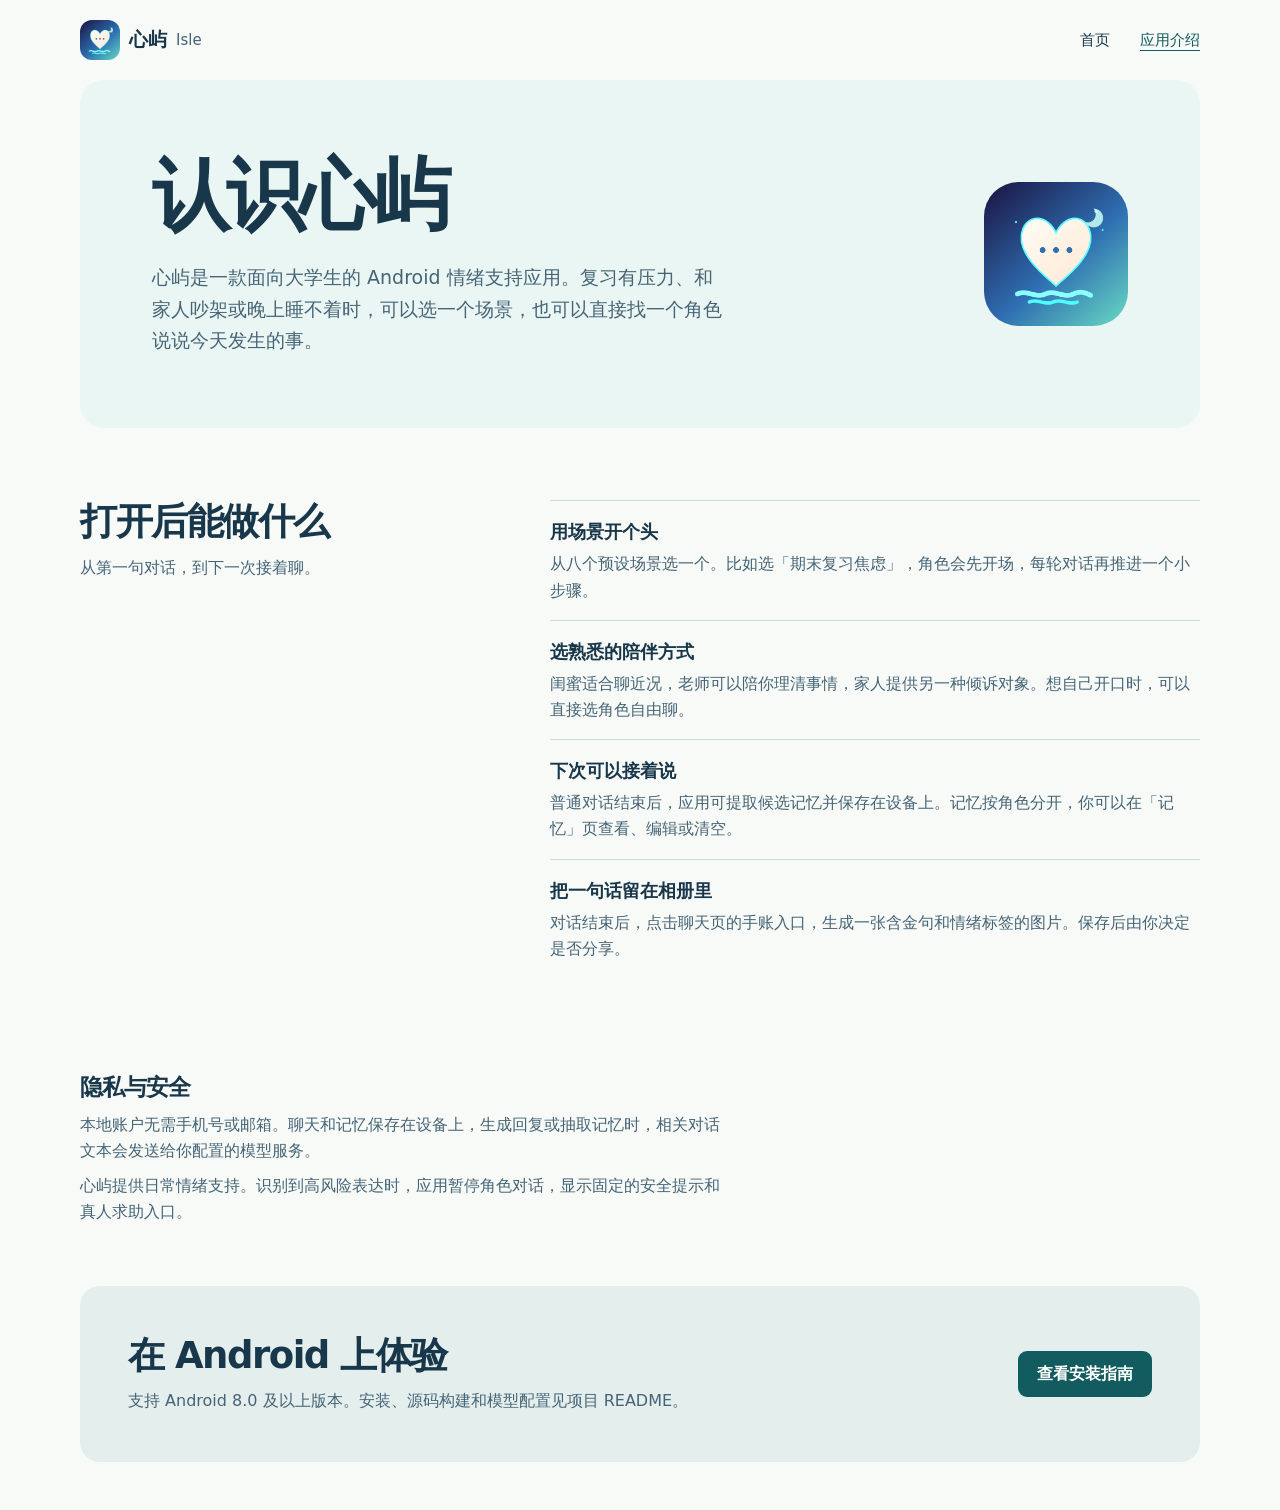
==== share/about.html @ 0975cbc2 "feat: 为分享站增加独立应用介绍页" ====
<!doctype html>
<html lang="zh-CN">
<head>
  <meta charset="utf-8">
  <meta name="viewport" content="width=device-width, initial-scale=1">
  <meta name="theme-color" content="#eaf6f3">
  <meta name="description" content="了解心屿的情绪场景、角色对话、本地记忆和情绪手账。">
  <link rel="icon" href="icon.png">
  <link rel="stylesheet" href="style.css">
  <title>应用介绍 · 心屿 Isle</title>
</head>
<body>
  <header class="shell site-header">
    <a class="brand" href="index.html"><img src="icon.png" width="40" height="40" alt="">心屿 <span>Isle</span></a>
    <nav aria-label="页面导航">
      <a href="index.html">首页</a>
      <a href="about.html" aria-current="page">应用介绍</a>
    </nav>
  </header>

  <main class="shell">
    <section class="about-hero" aria-labelledby="about-title">
      <div>
        <h1 id="about-title">认识心屿</h1>
        <p class="lead">心屿是一款面向大学生的 Android 情绪支持应用。复习有压力、和家人吵架或晚上睡不着时，可以选一个场景，也可以直接找一个角色说说今天发生的事。</p>
      </div>
      <img src="icon.png" width="144" height="144" alt="">
    </section>

    <section class="guide" aria-labelledby="features-title">
      <div>
        <h2 id="features-title">打开后能做什么</h2>
        <p>从第一句对话，到下一次接着聊。</p>
      </div>
      <div class="features">
        <article><h3>用场景开个头</h3><p>从八个预设场景选一个。比如选「期末复习焦虑」，角色会先开场，每轮对话再推进一个小步骤。</p></article>
        <article><h3>选熟悉的陪伴方式</h3><p>闺蜜适合聊近况，老师可以陪你理清事情，家人提供另一种倾诉对象。想自己开口时，可以直接选角色自由聊。</p></article>
        <article><h3>下次可以接着说</h3><p>普通对话结束后，应用可提取候选记忆并保存在设备上。记忆按角色分开，你可以在「记忆」页查看、编辑或清空。</p></article>
        <article><h3>把一句话留在相册里</h3><p>对话结束后，点击聊天页的手账入口，生成一张含金句和情绪标签的图片。保存后由你决定是否分享。</p></article>
      </div>
    </section>

    <section class="boundary" aria-labelledby="privacy-title">
      <h2 id="privacy-title">隐私与安全</h2>
      <p>本地账户无需手机号或邮箱。聊天和记忆保存在设备上，生成回复或抽取记忆时，相关对话文本会发送给你配置的模型服务。</p>
      <p>心屿提供日常情绪支持。识别到高风险表达时，应用暂停角色对话，显示固定的安全提示和真人求助入口。</p>
    </section>

    <section class="install about-install" aria-labelledby="install-title">
      <div>
        <h2 id="install-title">在 Android 上体验</h2>
        <p>支持 Android 8.0 及以上版本。安装、源码构建和模型配置见项目 README。</p>
      </div>
      <a class="button" href="https://github.com/ynamlu/isle/tree/v2.3.5#readme">查看安装指南</a>
    </section>
  </main>
</body>
</html>
---- share/style.css ----
:root {
  color-scheme: light;
  --paper: #f7faf7;
  --water: #eaf6f3;
  --ink: #18374a;
  --muted: #466476;
  --line: #cadfdc;
  --accent: #125b5e;
  --white: #fff;
  font-family: system-ui, "PingFang SC", "Microsoft YaHei", sans-serif;
}
*, *::before, *::after { box-sizing: border-box; }
body { margin: 0; background: var(--paper); color: var(--ink); line-height: 1.65; }
img { display: block; max-width: 100%; }
a { color: inherit; }
a:focus-visible { outline: 3px solid #408584; outline-offset: 4px; }
.shell { width: min(1120px, calc(100% - 64px)); margin-inline: auto; }
.site-header {
  display: flex;
  justify-content: space-between;
  align-items: center;
  gap: 16px;
  padding-block: 20px;
}
.brand, nav, .actions { display: flex; align-items: center; gap: 16px; }
.brand, nav a { text-decoration: none; }
.brand { gap: 9px; font-size: 19px; font-weight: 750; }
.brand img { border-radius: 12px; }
.brand span { font-size: 15px; font-weight: 500; color: var(--muted); }
nav { gap: clamp(12px, 4vw, 30px); font-size: 15px; }
nav a:hover, .text-link:hover { color: var(--accent); text-decoration: underline; }

.hero {
  display: grid;
  grid-template-columns: 1.08fr 1fr;
  align-items: center;
  background: var(--water);
  border-radius: 28px;
  overflow: hidden;
}
.intro { position: relative; z-index: 1; padding: clamp(30px, 6vw, 78px); }
.platform { margin: 0 0 16px; color: var(--accent); font-size: 15px; font-weight: 650; }
h1, h2, h3, p { overflow-wrap: anywhere; }
h1 {
  font-family: "Songti SC", "Noto Serif CJK SC", SimSun, serif;
  font-size: clamp(48px, 6.1vw, 88px);
  line-height: 1.12;
  letter-spacing: -.055em;
  margin: 0;
}
.lead { max-width: 30em; margin: 23px 0 28px; color: var(--muted); font-size: clamp(16px, 1.5vw, 19px); }
.actions { flex-wrap: wrap; }
.button {
  display: inline-flex;
  align-items: center;
  min-height: 46px;
  padding: 9px 19px;
  border-radius: 9px;
  background: var(--accent);
  color: var(--white);
  font-weight: 650;
  text-decoration: none;
}
.button:hover { background: #10494e; }
.text-link { text-underline-offset: 4px; font-weight: 620; }
.preview {
  position: relative;
  isolation: isolate;
  display: grid;
  place-items: center;
  min-width: 0;
  margin: 0;
  padding: 38px 0;
}
.ripples {
  position: absolute;
  z-index: -1;
  inset: 0 -24% 0 -10%;
  background:
    repeating-radial-gradient(ellipse at 50% 53%, transparent 0 30px, #6b9eaa50 31px 32px, transparent 33px 48px),
    radial-gradient(ellipse at 51% 53%, #b4dbdb, transparent 72%);
  mask-image: radial-gradient(ellipse, #000 15%, transparent 74%);
}
.screen {
  width: min(224px, 67%);
  height: auto;
  border: 7px solid #294450;
  border-radius: 27px;
  box-shadow: 0 18px 38px #234b5652;
}
.guide {
  display: grid;
  grid-template-columns: .8fr 1.2fr;
  gap: 36px;
  padding: 72px 0 54px;
}
h2 { margin: 0 0 10px; font-size: clamp(27px, 3vw, 37px); line-height: 1.2; letter-spacing: -.04em; }
.guide p, .install p, .boundary p { color: var(--muted); margin: 0; }
.steps { list-style: none; padding: 0; margin: 0; counter-reset: step; }
.steps li {
  display: grid;
  grid-template-columns: 2.4rem 1fr;
  border-top: 1px solid var(--line);
  gap: 4px 18px;
  padding: 16px 0;
  counter-increment: step;
}
.steps li::before {
  content: counter(step, decimal-leading-zero);
  color: var(--accent);
  font-variant-numeric: tabular-nums;
  font-weight: 650;
  grid-row: span 2;
}
.steps h3 { margin: 0; font-size: 18px; }
.install {
  display: flex;
  justify-content: space-between;
  align-items: center;
  gap: 22px;
  padding: clamp(22px, 5vw, 48px);
  border-radius: 20px;
  background: #e3eeed;
}
.install .button { flex: none; }
.boundary { max-width: 63ch; padding: 42px 0 60px; }
.boundary h2 { font-size: 23px; }
.boundary p + p { margin-top: 8px; }

@media (max-width: 740px) {
  .shell { width: calc(100% - 32px); }
  .hero, .guide { grid-template-columns: 1fr; }
  .hero { border-radius: 20px; }
  .intro { padding: 30px 24px 4px; }
  .preview { padding: 32px 0; }
  .ripples { inset: 0; }
  .screen { width: min(205px, 62%); }
  .guide { gap: 24px; padding: 44px 0 28px; }
  .install { align-items: flex-start; flex-direction: column; }
}
@media (max-width: 360px) {
  nav { gap: 12px; }
  .brand span { display: none; }
}

[aria-current="page"] { color: var(--accent); text-decoration: underline; text-underline-offset: 5px; }
.about-hero {
  display: flex;
  align-items: center;
  justify-content: space-between;
  gap: 24px;
  padding: clamp(24px, 6vw, 72px);
  border-radius: 24px;
  background: var(--water);
}
.about-hero img { width: clamp(64px, 16vw, 144px); height: auto; border-radius: 24%; }
.about-hero .lead { margin-bottom: 0; }
.features article { border-top: 1px solid var(--line); padding: 16px 0; }
.features h3 { margin: 0 0 4px; font-size: 18px; }
.about-install { margin-bottom: 48px; }
@media (max-width: 480px) {
  .about-hero { display: block; }
  .about-hero img { margin-top: 22px; }
}
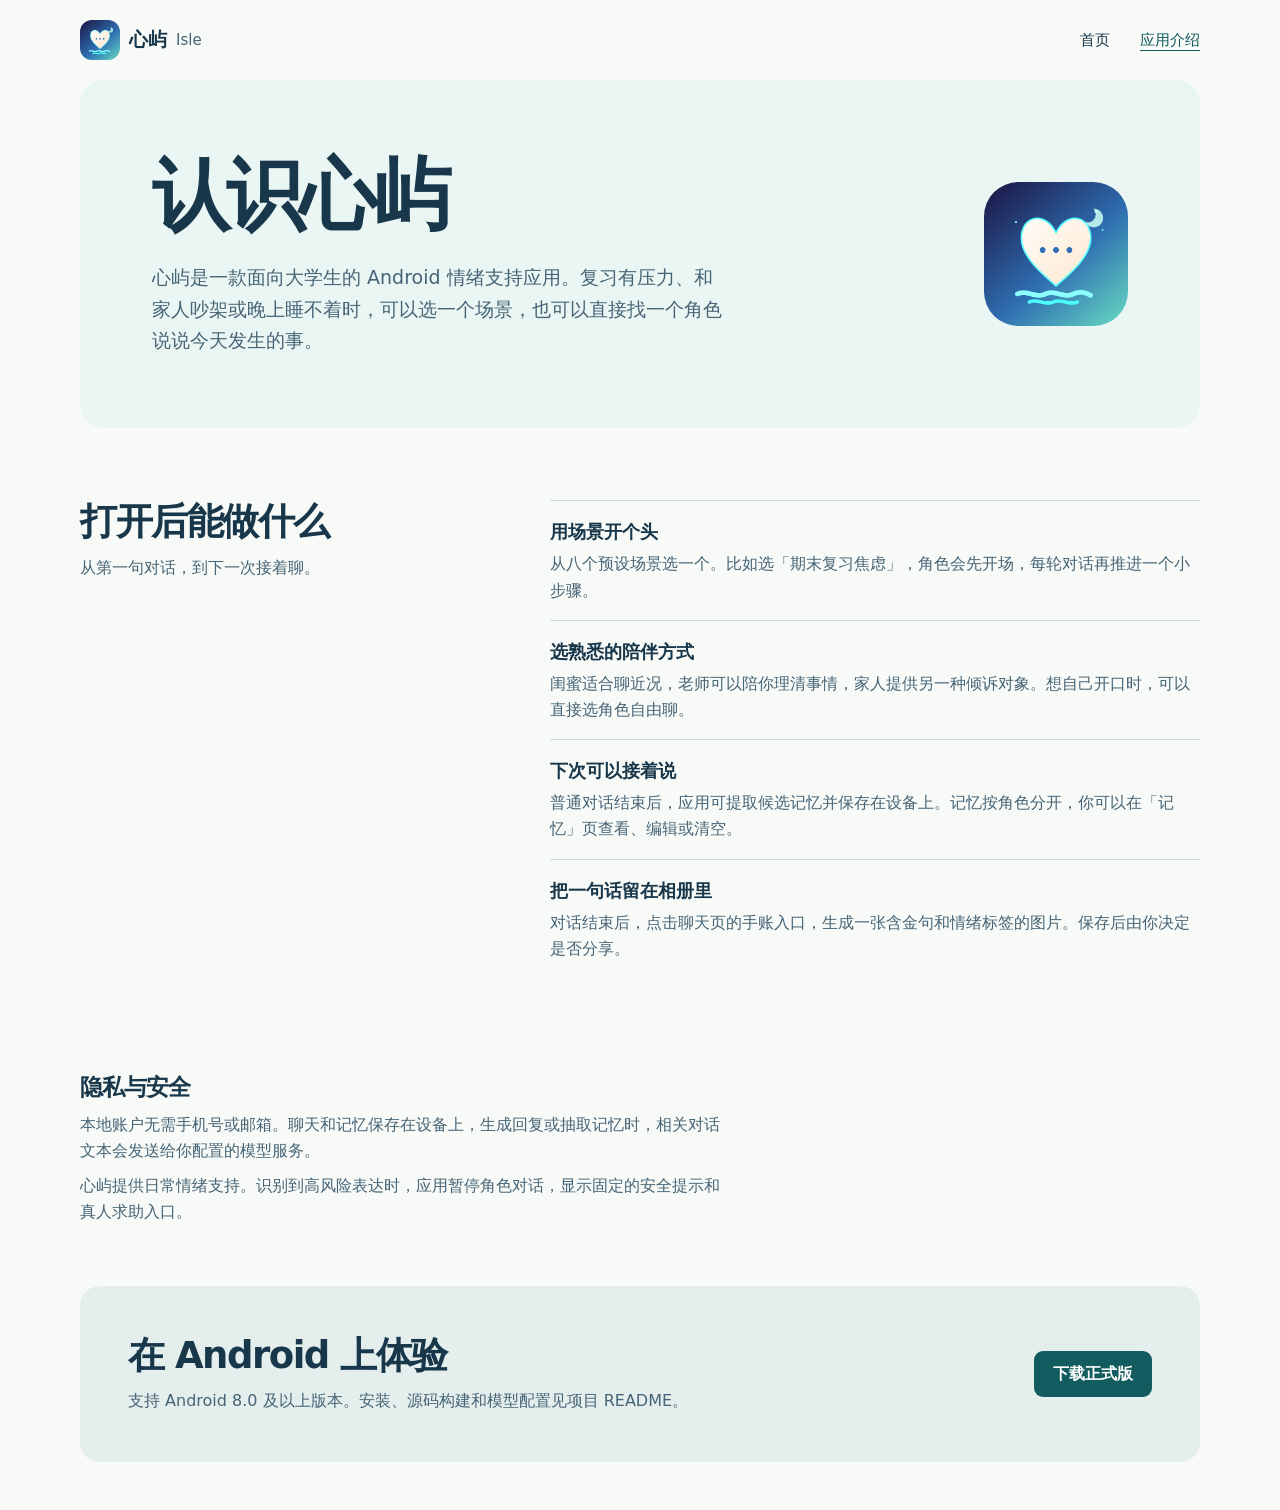
==== commit 3715473b: "docs: 同步 v2.3.6 正式发行包与下载说明" ====
--- a/share/about.html
+++ b/share/about.html
@@ -51,7 +51,7 @@
         <h2 id="install-title">在 Android 上体验</h2>
         <p>支持 Android 8.0 及以上版本。安装、源码构建和模型配置见项目 README。</p>
       </div>
-      <a class="button" href="https://github.com/ynamlu/isle/tree/v2.3.5#readme">查看安装指南</a>
+      <a class="button" href="https://github.com/ynamlu/isle/releases/tag/v2.3.6">下载正式版</a>
     </section>
   </main>
 </body>
